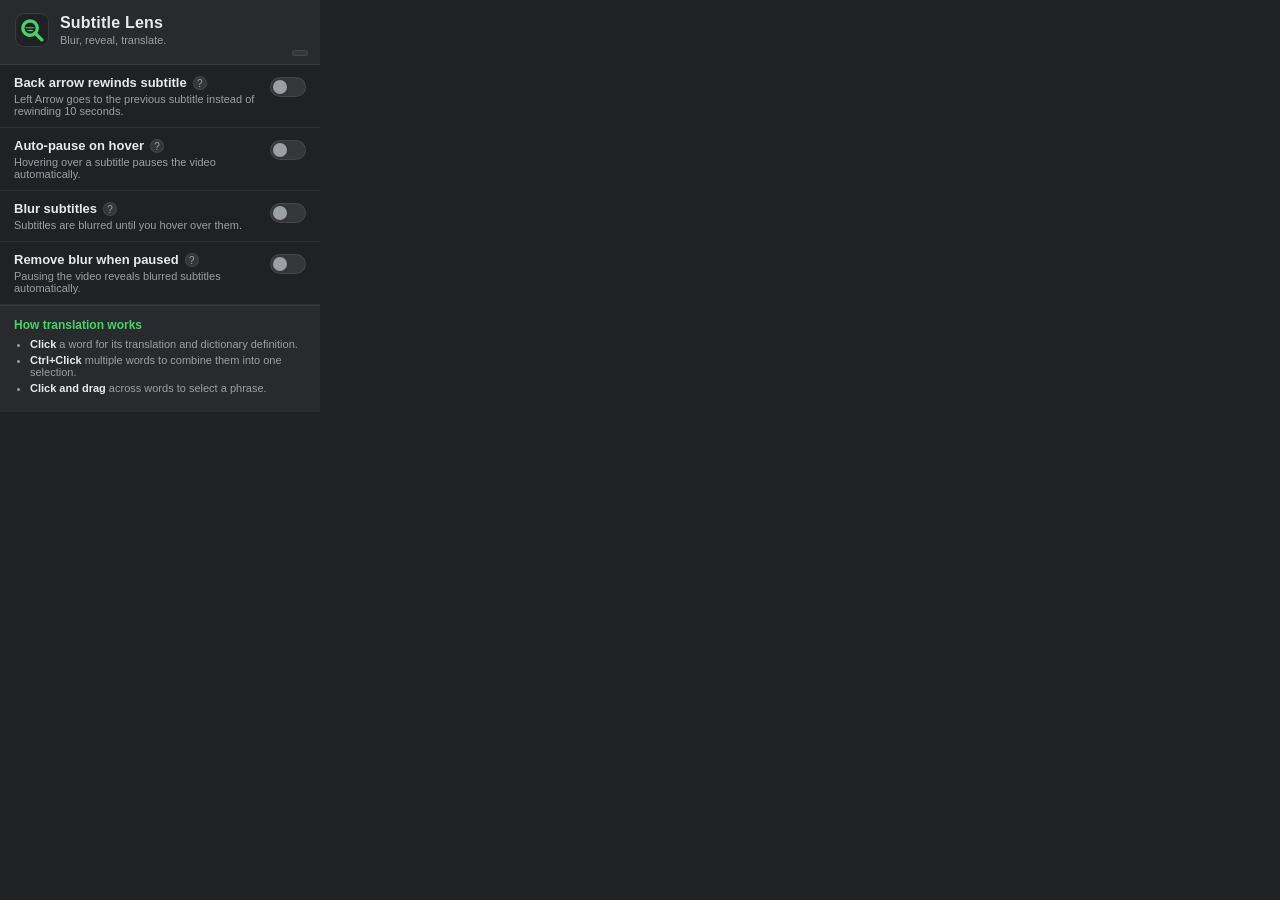
==== popup.html @ 6e892012 "refactor: changed preoject structure and identity" ====
<!DOCTYPE html>
<html lang="en">
<head>
  <meta charset="UTF-8" />
  <title>Subtitle Lens</title>
  <link rel="stylesheet" href="popup.css" />
</head>
<body>
  <div id="nse-popup-root">
    <header class="nse-header">
      <img src="icons/icon32.png" alt="" class="nse-logo" />
      <div class="nse-header-text">
        <h1 class="nse-title">Subtitle Lens</h1>
        <p class="nse-tagline">Blur, reveal, translate.</p>
      </div>
      <span class="nse-version" id="nse-version"></span>
    </header>

    <section class="nse-toggles">
      <div class="nse-toggle-row" data-setting="jumpToPreviousSubtitleOnBack">
        <div class="nse-toggle-text">
          <div class="nse-toggle-title-line">
            <span class="nse-toggle-title">Back arrow rewinds subtitle</span>
            <span class="nse-help" tabindex="0">
              ?
              <span class="nse-tooltip">When enabled, pressing the Left Arrow key jumps back to the start of the previous subtitle line and pauses at its end, instead of Netflix's default 10-second rewind.</span>
            </span>
          </div>
          <p class="nse-toggle-desc">Left Arrow goes to the previous subtitle instead of rewinding 10 seconds.</p>
        </div>
        <label class="nse-switch">
          <input type="checkbox" />
          <span class="nse-slider"></span>
        </label>
      </div>

      <div class="nse-toggle-row" data-setting="autoPauseOnHover">
        <div class="nse-toggle-text">
          <div class="nse-toggle-title-line">
            <span class="nse-toggle-title">Auto-pause on hover</span>
            <span class="nse-help" tabindex="0">
              ?
              <span class="nse-tooltip">When enabled, hovering the mouse over a subtitle automatically pauses the video, and resumes it when you move the mouse away.</span>
            </span>
          </div>
          <p class="nse-toggle-desc">Hovering over a subtitle pauses the video automatically.</p>
        </div>
        <label class="nse-switch">
          <input type="checkbox" />
          <span class="nse-slider"></span>
        </label>
      </div>

      <div class="nse-toggle-row" data-setting="subtitleBlurEnabled">
        <div class="nse-toggle-text">
          <div class="nse-toggle-title-line">
            <span class="nse-toggle-title">Blur subtitles</span>
            <span class="nse-help" tabindex="0">
              ?
              <span class="nse-tooltip">When enabled, subtitles are blurred by default so you read the dialogue without seeing the text at a glance. Hover over a subtitle to reveal it.</span>
            </span>
          </div>
          <p class="nse-toggle-desc">Subtitles are blurred until you hover over them.</p>
        </div>
        <label class="nse-switch">
          <input type="checkbox" />
          <span class="nse-slider"></span>
        </label>
      </div>

      <div class="nse-toggle-row" data-setting="autoRemoveBlurOnPause">
        <div class="nse-toggle-text">
          <div class="nse-toggle-title-line">
            <span class="nse-toggle-title">Remove blur when paused</span>
            <span class="nse-help" tabindex="0">
              ?
              <span class="nse-tooltip">When enabled, pausing the video automatically reveals all blurred subtitles, so you can read them while paused.</span>
            </span>
          </div>
          <p class="nse-toggle-desc">Pausing the video reveals blurred subtitles automatically.</p>
        </div>
        <label class="nse-switch">
          <input type="checkbox" />
          <span class="nse-slider"></span>
        </label>
      </div>
    </section>

    <section class="nse-help-section">
      <h2>How translation works</h2>
      <ul>
        <li><b>Click</b> a word for its translation and dictionary definition.</li>
        <li><b>Ctrl+Click</b> multiple words to combine them into one selection.</li>
        <li><b>Click and drag</b> across words to select a phrase.</li>
      </ul>
    </section>
  </div>
  <script src="settings.js"></script>
  <script src="popup.js"></script>
</body>
</html>
---- popup.css ----
:root {
  --nse-green: #46d369;
  --nse-bg-0: #202124;
  --nse-bg-1: #292a2d;
  --nse-bg-2: #35363a;
  --nse-bg-3: #3c4043;
  --nse-border: rgba(255, 255, 255, 0.08);
  --nse-text-primary: #e8eaed;
  --nse-text-secondary: #9aa0a6;
}

* {
  box-sizing: border-box;
}

body {
  margin: 0;
  width: 320px;
  background: var(--nse-bg-0);
  color: var(--nse-text-primary);
  font-family: Arial, sans-serif;
}

#nse-popup-root {
  display: flex;
  flex-direction: column;
}

.nse-header {
  position: relative;
  display: flex;
  align-items: center;
  gap: 12px;
  padding: 14px 16px 18px;
  background: var(--nse-bg-1);
  border-bottom: 1px solid var(--nse-border);
}

.nse-logo {
  width: 32px;
  height: 32px;
  border-radius: 8px;
  flex-shrink: 0;
  box-shadow: 0 0 0 1px var(--nse-border);
}

.nse-header-text {
  flex: 1;
  min-width: 0;
}

.nse-title {
  margin: 0;
  font-size: 16px;
  font-weight: 700;
  letter-spacing: 0.2px;
  color: var(--nse-text-primary);
}

.nse-tagline {
  margin: 2px 0 0;
  font-size: 11px;
  color: var(--nse-text-secondary);
}

.nse-version {
  position: absolute;
  right: 12px;
  bottom: 8px;
  font-size: 10px;
  color: var(--nse-text-secondary);
  background: var(--nse-bg-2);
  padding: 2px 7px;
  border-radius: 10px;
  border: 1px solid var(--nse-border);
}

.nse-toggles {
  display: flex;
  flex-direction: column;
}

.nse-toggle-row {
  display: flex;
  align-items: flex-start;
  gap: 10px;
  padding: 10px 14px;
  border-bottom: 1px solid var(--nse-border);
}

.nse-toggle-text {
  flex: 1;
  display: flex;
  flex-direction: column;
  min-width: 0;
}

.nse-toggle-title-line {
  display: flex;
  align-items: center;
  gap: 6px;
}

.nse-toggle-title {
  font-size: 13px;
  font-weight: bold;
  color: var(--nse-text-primary);
}

.nse-toggle-desc {
  font-size: 11px;
  color: var(--nse-text-secondary);
  margin: 3px 0 0;
}

.nse-help {
  position: relative;
  width: 14px;
  height: 14px;
  flex-shrink: 0;
  border-radius: 50%;
  background: var(--nse-bg-2);
  border: 1px solid var(--nse-border);
  color: var(--nse-text-secondary);
  font-size: 10px;
  line-height: 13px;
  text-align: center;
  cursor: default;
}

.nse-help:hover,
.nse-help:focus {
  background: var(--nse-bg-3);
  color: var(--nse-text-primary);
  border-color: rgba(70, 211, 105, 0.4);
}

.nse-tooltip {
  display: none;
  position: absolute;
  left: 0;
  top: 20px;
  width: 210px;
  background: var(--nse-bg-2);
  color: var(--nse-text-primary);
  font-size: 11px;
  font-weight: normal;
  line-height: 1.4;
  padding: 8px 10px;
  border-radius: 6px;
  border: 1px solid var(--nse-border);
  box-shadow: 0 4px 12px rgba(0, 0, 0, 0.5);
  z-index: 1;
}

.nse-help:hover .nse-tooltip,
.nse-help:focus .nse-tooltip {
  display: block;
}

.nse-switch {
  position: relative;
  width: 36px;
  height: 20px;
  flex-shrink: 0;
  margin-top: 2px;
}

.nse-switch input {
  opacity: 0;
  width: 0;
  height: 0;
}

.nse-slider {
  position: absolute;
  inset: 0;
  background: var(--nse-bg-2);
  border: 1px solid var(--nse-border);
  border-radius: 20px;
  cursor: pointer;
  transition: background 0.15s ease, border-color 0.15s ease;
}

.nse-slider::before {
  content: "";
  position: absolute;
  width: 14px;
  height: 14px;
  left: 2px;
  top: 2px;
  background: var(--nse-text-secondary);
  border-radius: 50%;
  transition: transform 0.15s ease, background 0.15s ease;
}

.nse-switch input:checked + .nse-slider {
  background: rgba(70, 211, 105, 0.16);
  border-color: rgba(70, 211, 105, 0.45);
}

.nse-switch input:checked + .nse-slider::before {
  background: var(--nse-green);
  transform: translateX(16px);
}

.nse-help-section {
  padding: 12px 14px 14px;
  background: var(--nse-bg-1);
  border-top: 1px solid var(--nse-border);
}

.nse-help-section h2 {
  font-size: 12px;
  margin: 0 0 6px;
  color: var(--nse-green);
}

.nse-help-section ul {
  margin: 0;
  padding-left: 16px;
}

.nse-help-section li {
  font-size: 11px;
  color: var(--nse-text-secondary);
  margin-bottom: 4px;
}

.nse-help-section b {
  color: var(--nse-text-primary);
}
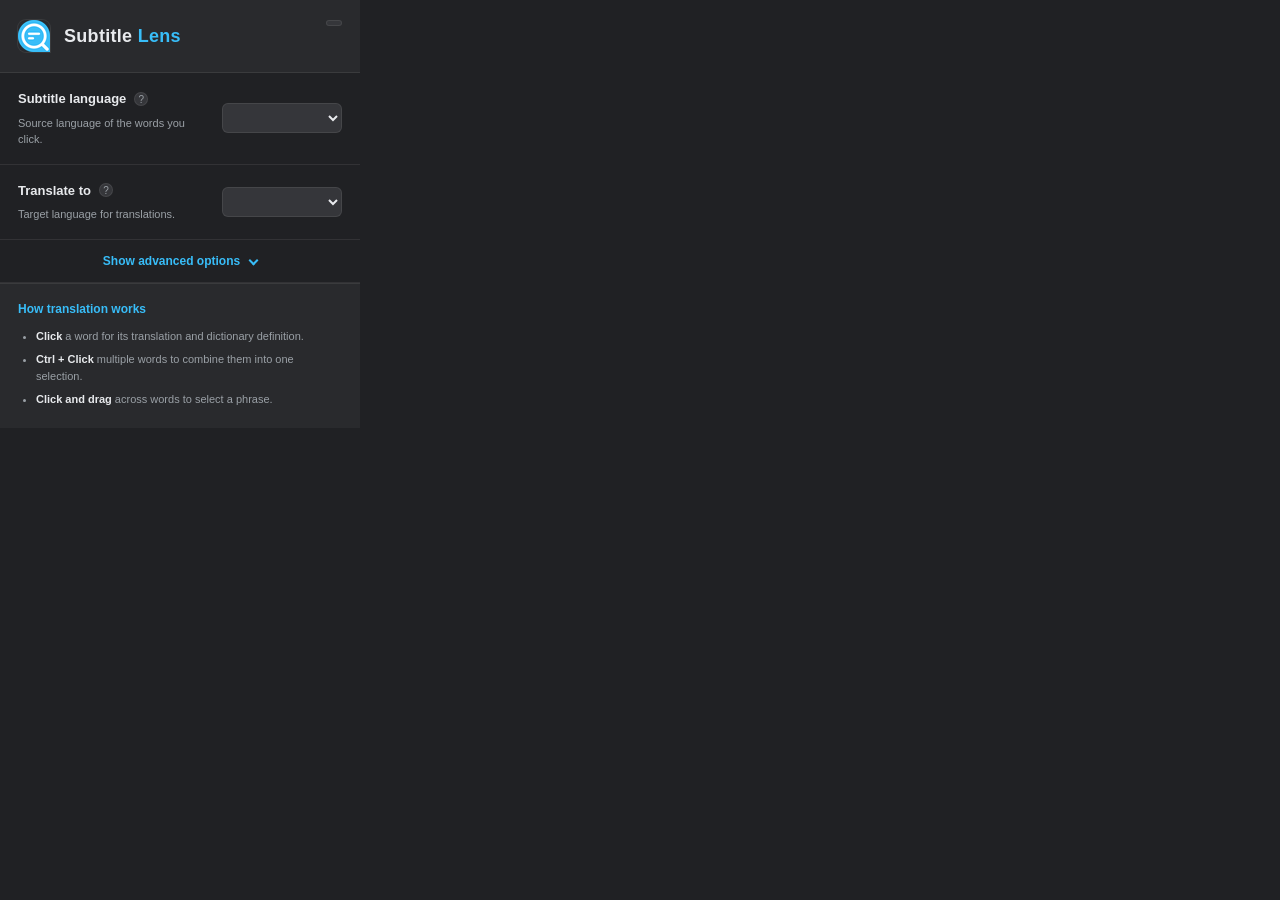
==== commit 51ec7a5e: "feat: update version to 0.7.1, enhance popup layout, and add advanced options toggle" ====
--- a/popup.html
+++ b/popup.html
@@ -9,80 +9,116 @@
   <div id="nse-popup-root">
     <header class="nse-header">
       <img src="icons/icon32.png" alt="" class="nse-logo" />
-      <div class="nse-header-text">
-        <h1 class="nse-title">Subtitle Lens</h1>
-        <p class="nse-tagline">Blur, reveal, translate.</p>
-      </div>
+      <h1 class="nse-title">Subtitle <span class="nse-title-accent">Lens</span></h1>
       <span class="nse-version" id="nse-version"></span>
     </header>
 
-    <section class="nse-toggles">
-      <div class="nse-toggle-row" data-setting="jumpToPreviousSubtitleOnBack">
-        <div class="nse-toggle-text">
+    <section class="nse-languages">
+      <div class="nse-lang-row" data-setting="subtitleSourceLang">
+        <div class="nse-lang-text">
           <div class="nse-toggle-title-line">
-            <span class="nse-toggle-title">Back arrow rewinds subtitle</span>
+            <span class="nse-toggle-title">Subtitle language</span>
             <span class="nse-help" tabindex="0">
               ?
-              <span class="nse-tooltip">When enabled, pressing the Left Arrow key jumps back to the start of the previous subtitle line and pauses at its end, instead of Netflix's default 10-second rewind.</span>
+              <span class="nse-tooltip">The language of the Netflix subtitles. "Auto" reads the subtitle track you selected on Netflix; pick a language to force it instead.</span>
             </span>
           </div>
-          <p class="nse-toggle-desc">Left Arrow goes to the previous subtitle instead of rewinding 10 seconds.</p>
+          <p class="nse-toggle-desc">Source language of the words you click.</p>
         </div>
-        <label class="nse-switch">
-          <input type="checkbox" />
-          <span class="nse-slider"></span>
-        </label>
+        <select class="nse-select"></select>
       </div>
 
-      <div class="nse-toggle-row" data-setting="autoPauseOnHover">
-        <div class="nse-toggle-text">
+      <div class="nse-lang-row" data-setting="translationTargetLang">
+        <div class="nse-lang-text">
           <div class="nse-toggle-title-line">
-            <span class="nse-toggle-title">Auto-pause on hover</span>
+            <span class="nse-toggle-title">Translate to</span>
             <span class="nse-help" tabindex="0">
               ?
-              <span class="nse-tooltip">When enabled, hovering the mouse over a subtitle automatically pauses the video, and resumes it when you move the mouse away.</span>
+              <span class="nse-tooltip">The language translations and dictionary definitions are shown in.</span>
             </span>
           </div>
-          <p class="nse-toggle-desc">Hovering over a subtitle pauses the video automatically.</p>
+          <p class="nse-toggle-desc">Target language for translations.</p>
         </div>
-        <label class="nse-switch">
-          <input type="checkbox" />
-          <span class="nse-slider"></span>
-        </label>
+        <select class="nse-select"></select>
       </div>
+    </section>
 
-      <div class="nse-toggle-row" data-setting="subtitleBlurEnabled">
-        <div class="nse-toggle-text">
-          <div class="nse-toggle-title-line">
-            <span class="nse-toggle-title">Blur subtitles</span>
-            <span class="nse-help" tabindex="0">
-              ?
-              <span class="nse-tooltip">When enabled, subtitles are blurred by default so you read the dialogue without seeing the text at a glance. Hover over a subtitle to reveal it.</span>
-            </span>
+    <section class="nse-advanced">
+      <button type="button" class="nse-advanced-toggle" id="nse-advanced-toggle" aria-expanded="false" aria-controls="nse-advanced-panel">
+        <span>Show advanced options</span>
+        <span class="nse-advanced-chevron" aria-hidden="true"></span>
+      </button>
+
+      <div class="nse-advanced-panel" id="nse-advanced-panel" hidden>
+        <div class="nse-toggles">
+          <div class="nse-toggle-row" data-setting="jumpToPreviousSubtitleOnBack">
+            <div class="nse-toggle-text">
+              <div class="nse-toggle-title-line">
+                <span class="nse-toggle-title">Back arrow rewinds subtitle</span>
+                <span class="nse-help" tabindex="0">
+                  ?
+                  <span class="nse-tooltip">When enabled, pressing the Left Arrow key jumps back to the start of the previous subtitle line and pauses at its end, instead of Netflix's default 10-second rewind.</span>
+                </span>
+              </div>
+              <p class="nse-toggle-desc">Left Arrow goes to the previous subtitle instead of rewinding 10 seconds.</p>
+            </div>
+            <label class="nse-switch">
+              <input type="checkbox" />
+              <span class="nse-slider"></span>
+            </label>
           </div>
-          <p class="nse-toggle-desc">Subtitles are blurred until you hover over them.</p>
+
+          <div class="nse-toggle-row" data-setting="autoPauseOnHover">
+            <div class="nse-toggle-text">
+              <div class="nse-toggle-title-line">
+                <span class="nse-toggle-title">Auto-pause on hover</span>
+                <span class="nse-help" tabindex="0">
+                  ?
+                  <span class="nse-tooltip">When enabled, hovering the mouse over a subtitle automatically pauses the video, and resumes it when you move the mouse away.</span>
+                </span>
+              </div>
+              <p class="nse-toggle-desc">Hovering over a subtitle pauses the video automatically.</p>
+            </div>
+            <label class="nse-switch">
+              <input type="checkbox" />
+              <span class="nse-slider"></span>
+            </label>
+          </div>
+
+          <div class="nse-toggle-row" data-setting="subtitleBlurEnabled">
+            <div class="nse-toggle-text">
+              <div class="nse-toggle-title-line">
+                <span class="nse-toggle-title">Blur subtitles</span>
+                <span class="nse-help" tabindex="0">
+                  ?
+                  <span class="nse-tooltip">When enabled, subtitles are blurred by default so you read the dialogue without seeing the text at a glance. Hover over a subtitle to reveal it.</span>
+                </span>
+              </div>
+              <p class="nse-toggle-desc">Subtitles are blurred until you hover over them.</p>
+            </div>
+            <label class="nse-switch">
+              <input type="checkbox" />
+              <span class="nse-slider"></span>
+            </label>
+          </div>
+
+          <div class="nse-toggle-row" data-setting="autoRemoveBlurOnPause">
+            <div class="nse-toggle-text">
+              <div class="nse-toggle-title-line">
+                <span class="nse-toggle-title">Remove blur when paused</span>
+                <span class="nse-help" tabindex="0">
+                  ?
+                  <span class="nse-tooltip">When enabled, pausing the video automatically reveals all blurred subtitles, so you can read them while paused.</span>
+                </span>
+              </div>
+              <p class="nse-toggle-desc">Pausing the video reveals blurred subtitles automatically.</p>
+            </div>
+            <label class="nse-switch">
+              <input type="checkbox" />
+              <span class="nse-slider"></span>
+            </label>
+          </div>
         </div>
-        <label class="nse-switch">
-          <input type="checkbox" />
-          <span class="nse-slider"></span>
-        </label>
-      </div>
-
-      <div class="nse-toggle-row" data-setting="autoRemoveBlurOnPause">
-        <div class="nse-toggle-text">
-          <div class="nse-toggle-title-line">
-            <span class="nse-toggle-title">Remove blur when paused</span>
-            <span class="nse-help" tabindex="0">
-              ?
-              <span class="nse-tooltip">When enabled, pausing the video automatically reveals all blurred subtitles, so you can read them while paused.</span>
-            </span>
-          </div>
-          <p class="nse-toggle-desc">Pausing the video reveals blurred subtitles automatically.</p>
-        </div>
-        <label class="nse-switch">
-          <input type="checkbox" />
-          <span class="nse-slider"></span>
-        </label>
       </div>
     </section>
 
@@ -90,7 +126,7 @@
       <h2>How translation works</h2>
       <ul>
         <li><b>Click</b> a word for its translation and dictionary definition.</li>
-        <li><b>Ctrl+Click</b> multiple words to combine them into one selection.</li>
+        <li><b>Ctrl + Click</b> multiple words to combine them into one selection.</li>
         <li><b>Click and drag</b> across words to select a phrase.</li>
       </ul>
     </section>
--- a/popup.css
+++ b/popup.css
@@ -1,5 +1,5 @@
 :root {
-  --nse-green: #46d369;
+  --nse-blue: #38bdf8;
   --nse-bg-0: #202124;
   --nse-bg-1: #292a2d;
   --nse-bg-2: #35363a;
@@ -15,10 +15,11 @@
 
 body {
   margin: 0;
-  width: 320px;
+  width: 360px;
   background: var(--nse-bg-0);
   color: var(--nse-text-primary);
   font-family: Arial, sans-serif;
+  line-height: 1.5;
 }
 
 #nse-popup-root {
@@ -27,11 +28,10 @@
 }
 
 .nse-header {
-  position: relative;
   display: flex;
   align-items: center;
-  gap: 12px;
-  padding: 14px 16px 18px;
+  gap: 14px;
+  padding: 20px 18px;
   background: var(--nse-bg-1);
   border-bottom: 1px solid var(--nse-border);
 }
@@ -39,34 +39,28 @@
 .nse-logo {
   width: 32px;
   height: 32px;
-  border-radius: 8px;
+  border-radius: 8px 8px 0 8px;
   flex-shrink: 0;
   box-shadow: 0 0 0 1px var(--nse-border);
 }
 
-.nse-header-text {
+.nse-title {
   flex: 1;
   min-width: 0;
-}
-
-.nse-title {
   margin: 0;
-  font-size: 16px;
-  font-weight: 700;
-  letter-spacing: 0.2px;
-  color: var(--nse-text-primary);
-}
-
-.nse-tagline {
-  margin: 2px 0 0;
-  font-size: 11px;
-  color: var(--nse-text-secondary);
+  font-size: 18px;
+  font-weight: 800;
+  letter-spacing: 0.3px;
+  color: var(--nse-text-primary);
+}
+
+.nse-title-accent {
+  color: var(--nse-blue);
 }
 
 .nse-version {
-  position: absolute;
-  right: 12px;
-  bottom: 8px;
+  align-self: flex-start;
+  flex-shrink: 0;
   font-size: 10px;
   color: var(--nse-text-secondary);
   background: var(--nse-bg-2);
@@ -75,16 +69,105 @@
   border: 1px solid var(--nse-border);
 }
 
+.nse-languages {
+  display: flex;
+  flex-direction: column;
+}
+
+.nse-lang-row {
+  position: relative;
+  display: flex;
+  align-items: center;
+  gap: 12px;
+  padding: 16px 18px;
+  border-bottom: 1px solid var(--nse-border);
+}
+
+.nse-lang-text {
+  flex: 1;
+  display: flex;
+  flex-direction: column;
+  min-width: 0;
+}
+
+.nse-select {
+  flex-shrink: 0;
+  min-width: 120px;
+  background: var(--nse-bg-2);
+  color: var(--nse-text-primary);
+  border: 1px solid var(--nse-border);
+  border-radius: 6px;
+  padding: 6px 8px;
+  font-size: 12px;
+  font-family: inherit;
+  cursor: pointer;
+}
+
+.nse-select:hover {
+  border-color: rgba(56, 189, 248, 0.4);
+}
+
+.nse-select:focus {
+  outline: none;
+  border-color: rgba(56, 189, 248, 0.6);
+}
+
+.nse-advanced {
+  border-bottom: 1px solid var(--nse-border);
+}
+
+.nse-advanced-toggle {
+  width: 100%;
+  display: flex;
+  align-items: center;
+  justify-content: center;
+  gap: 10px;
+  background: none;
+  border: none;
+  color: var(--nse-blue);
+  font-family: inherit;
+  font-size: 12px;
+  font-weight: bold;
+  padding: 14px 18px;
+  cursor: pointer;
+  transition: filter 0.15s ease;
+}
+
+.nse-advanced-toggle:hover,
+.nse-advanced-toggle:focus {
+  filter: brightness(1.15);
+  outline: none;
+}
+
+.nse-advanced-chevron {
+  width: 7px;
+  height: 7px;
+  flex-shrink: 0;
+  border-right: 2px solid currentColor;
+  border-bottom: 2px solid currentColor;
+  transform: rotate(45deg);
+  transition: transform 0.15s ease;
+}
+
+.nse-advanced-toggle[aria-expanded="true"] .nse-advanced-chevron {
+  transform: rotate(-135deg);
+}
+
+.nse-advanced-panel {
+  border-top: 1px solid var(--nse-border);
+}
+
 .nse-toggles {
   display: flex;
   flex-direction: column;
 }
 
 .nse-toggle-row {
+  position: relative;
   display: flex;
   align-items: flex-start;
-  gap: 10px;
-  padding: 10px 14px;
+  gap: 12px;
+  padding: 16px 18px;
   border-bottom: 1px solid var(--nse-border);
 }
 
@@ -98,7 +181,7 @@
 .nse-toggle-title-line {
   display: flex;
   align-items: center;
-  gap: 6px;
+  gap: 8px;
 }
 
 .nse-toggle-title {
@@ -110,11 +193,11 @@
 .nse-toggle-desc {
   font-size: 11px;
   color: var(--nse-text-secondary);
-  margin: 3px 0 0;
+  line-height: 1.5;
+  margin: 6px 0 0;
 }
 
 .nse-help {
-  position: relative;
   width: 14px;
   height: 14px;
   flex-shrink: 0;
@@ -132,14 +215,15 @@
 .nse-help:focus {
   background: var(--nse-bg-3);
   color: var(--nse-text-primary);
-  border-color: rgba(70, 211, 105, 0.4);
+  border-color: rgba(56, 189, 248, 0.4);
 }
 
 .nse-tooltip {
   display: none;
   position: absolute;
-  left: 0;
-  top: 20px;
+  left: 50%;
+  top: 26px;
+  transform: translateX(-50%);
   width: 210px;
   background: var(--nse-bg-2);
   color: var(--nse-text-primary);
@@ -195,36 +279,41 @@
 }
 
 .nse-switch input:checked + .nse-slider {
-  background: rgba(70, 211, 105, 0.16);
-  border-color: rgba(70, 211, 105, 0.45);
+  background: rgba(56, 189, 248, 0.16);
+  border-color: rgba(56, 189, 248, 0.45);
 }
 
 .nse-switch input:checked + .nse-slider::before {
-  background: var(--nse-green);
+  background: var(--nse-blue);
   transform: translateX(16px);
 }
 
 .nse-help-section {
-  padding: 12px 14px 14px;
+  padding: 16px 18px 20px;
   background: var(--nse-bg-1);
   border-top: 1px solid var(--nse-border);
 }
 
 .nse-help-section h2 {
   font-size: 12px;
-  margin: 0 0 6px;
-  color: var(--nse-green);
+  margin: 0 0 10px;
+  color: var(--nse-blue);
 }
 
 .nse-help-section ul {
   margin: 0;
-  padding-left: 16px;
+  padding-left: 18px;
 }
 
 .nse-help-section li {
   font-size: 11px;
+  line-height: 1.5;
   color: var(--nse-text-secondary);
-  margin-bottom: 4px;
+  margin-bottom: 7px;
+}
+
+.nse-help-section li:last-child {
+  margin-bottom: 0;
 }
 
 .nse-help-section b {
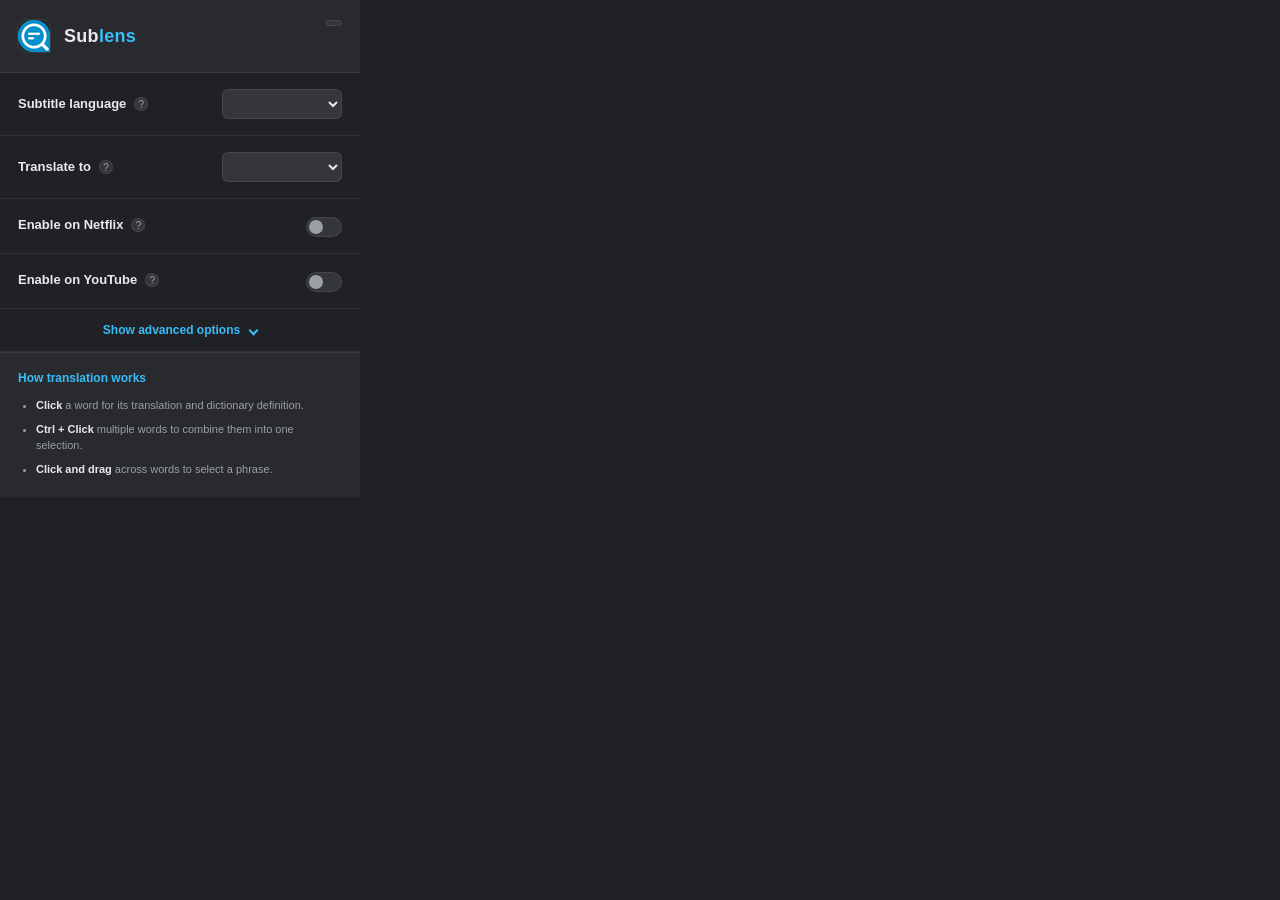
==== commit 4b1cc3d9: "feat: tts" ====
--- a/popup.html
+++ b/popup.html
@@ -2,14 +2,14 @@
 <html lang="en">
 <head>
   <meta charset="UTF-8" />
-  <title>Subtitle Lens</title>
+  <title>Sublens</title>
   <link rel="stylesheet" href="popup.css" />
 </head>
 <body>
   <div id="nse-popup-root">
     <header class="nse-header">
       <img src="icons/icon32.png" alt="" class="nse-logo" />
-      <h1 class="nse-title">Subtitle <span class="nse-title-accent">Lens</span></h1>
+      <h1 class="nse-title">Sub<span class="nse-title-accent">lens</span></h1>
       <span class="nse-version" id="nse-version"></span>
     </header>
 
@@ -20,10 +20,9 @@
             <span class="nse-toggle-title">Subtitle language</span>
             <span class="nse-help" tabindex="0">
               ?
-              <span class="nse-tooltip">The language of the Netflix subtitles. "Auto" reads the subtitle track you selected on Netflix; pick a language to force it instead.</span>
+              <span class="nse-tooltip">The language of the subtitles. "Auto" reads the active subtitle track from the player (Netflix or YouTube); pick a language to force it instead.</span>
             </span>
           </div>
-          <p class="nse-toggle-desc">Source language of the words you click.</p>
         </div>
         <select class="nse-select"></select>
       </div>
@@ -37,9 +36,42 @@
               <span class="nse-tooltip">The language translations and dictionary definitions are shown in.</span>
             </span>
           </div>
-          <p class="nse-toggle-desc">Target language for translations.</p>
         </div>
         <select class="nse-select"></select>
+      </div>
+    </section>
+
+    <section class="nse-platforms">
+      <div class="nse-toggle-row" data-setting="netflixEnabled">
+        <div class="nse-toggle-text">
+          <div class="nse-toggle-title-line">
+            <span class="nse-toggle-title">Enable on Netflix</span>
+            <span class="nse-help" tabindex="0">
+              ?
+              <span class="nse-tooltip">Turn the extension on or off for Netflix. When off, Netflix plays with its normal subtitles and the extension does nothing.</span>
+            </span>
+          </div>
+        </div>
+        <label class="nse-switch">
+          <input type="checkbox" />
+          <span class="nse-slider"></span>
+        </label>
+      </div>
+
+      <div class="nse-toggle-row" data-setting="youtubeEnabled">
+        <div class="nse-toggle-text">
+          <div class="nse-toggle-title-line">
+            <span class="nse-toggle-title">Enable on YouTube</span>
+            <span class="nse-help" tabindex="0">
+              ?
+              <span class="nse-tooltip">Turn the extension on or off for YouTube (watch pages). When off, YouTube plays with its normal captions and the extension does nothing.</span>
+            </span>
+          </div>
+        </div>
+        <label class="nse-switch">
+          <input type="checkbox" />
+          <span class="nse-slider"></span>
+        </label>
       </div>
     </section>
 
@@ -60,7 +92,6 @@
                   <span class="nse-tooltip">When enabled, pressing the Left Arrow key jumps back to the start of the previous subtitle line and pauses at its end, instead of Netflix's default 10-second rewind.</span>
                 </span>
               </div>
-              <p class="nse-toggle-desc">Left Arrow goes to the previous subtitle instead of rewinding 10 seconds.</p>
             </div>
             <label class="nse-switch">
               <input type="checkbox" />
@@ -77,7 +108,6 @@
                   <span class="nse-tooltip">When enabled, hovering the mouse over a subtitle automatically pauses the video, and resumes it when you move the mouse away.</span>
                 </span>
               </div>
-              <p class="nse-toggle-desc">Hovering over a subtitle pauses the video automatically.</p>
             </div>
             <label class="nse-switch">
               <input type="checkbox" />
@@ -94,7 +124,6 @@
                   <span class="nse-tooltip">When enabled, subtitles are blurred by default so you read the dialogue without seeing the text at a glance. Hover over a subtitle to reveal it.</span>
                 </span>
               </div>
-              <p class="nse-toggle-desc">Subtitles are blurred until you hover over them.</p>
             </div>
             <label class="nse-switch">
               <input type="checkbox" />
@@ -111,7 +140,22 @@
                   <span class="nse-tooltip">When enabled, pausing the video automatically reveals all blurred subtitles, so you can read them while paused.</span>
                 </span>
               </div>
-              <p class="nse-toggle-desc">Pausing the video reveals blurred subtitles automatically.</p>
+            </div>
+            <label class="nse-switch">
+              <input type="checkbox" />
+              <span class="nse-slider"></span>
+            </label>
+          </div>
+
+          <div class="nse-toggle-row" data-setting="pronunciationEnabled">
+            <div class="nse-toggle-text">
+              <div class="nse-toggle-title-line">
+                <span class="nse-toggle-title">Pronounce selected word</span>
+                <span class="nse-help" tabindex="0">
+                  ?
+                  <span class="nse-tooltip">When enabled, the selected word or phrase is pronounced automatically in the subtitle language as soon as the translation popup opens, and a speaker button lets you replay it.</span>
+                </span>
+              </div>
             </div>
             <label class="nse-switch">
               <input type="checkbox" />
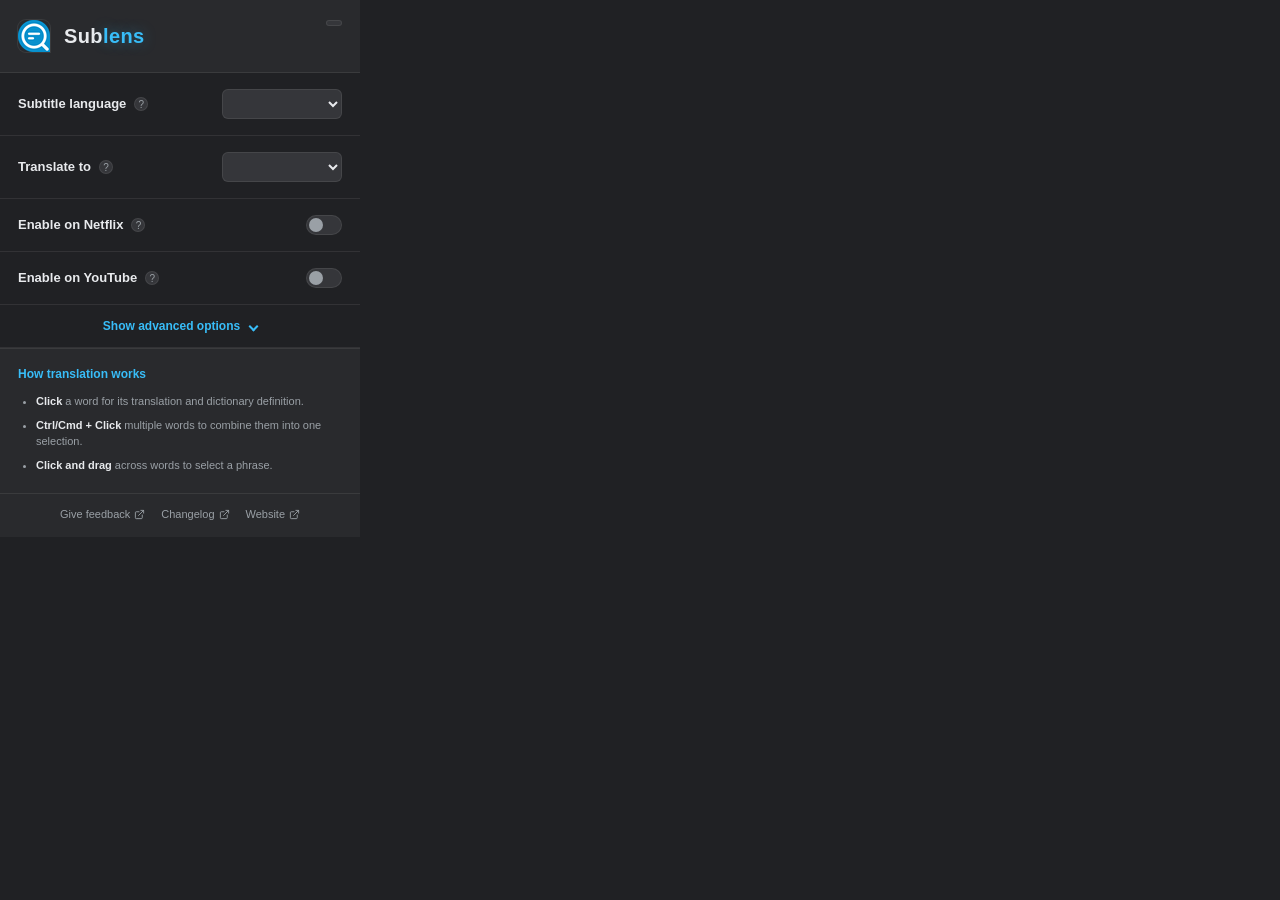
==== commit 3f62f5f8: "feat: add footer with feedback, changelog, and website links to popup" ====
--- a/popup.html
+++ b/popup.html
@@ -170,10 +170,16 @@
       <h2>How translation works</h2>
       <ul>
         <li><b>Click</b> a word for its translation and dictionary definition.</li>
-        <li><b>Ctrl + Click</b> multiple words to combine them into one selection.</li>
+        <li><b>Ctrl/Cmd + Click</b> multiple words to combine them into one selection.</li>
         <li><b>Click and drag</b> across words to select a phrase.</li>
       </ul>
     </section>
+
+    <footer class="nse-footer">
+      <a class="nse-footer-link" href="https://forms.gle/DK6xH1bjRLuqNHYQ6" target="_blank" rel="noopener noreferrer">Give feedback<svg class="nse-footer-icon" viewBox="0 0 24 24" fill="none" stroke="currentColor" stroke-width="2" stroke-linecap="round" stroke-linejoin="round" aria-hidden="true"><path d="M18 13v6a2 2 0 0 1-2 2H5a2 2 0 0 1-2-2V8a2 2 0 0 1 2-2h6"/><polyline points="15 3 21 3 21 9"/><line x1="10" y1="14" x2="21" y2="3"/></svg></a>
+      <a class="nse-footer-link" href="https://github.com/MatteoLucerni/netflix-subtitles-translate/blob/main/CHANGELOG.md" target="_blank" rel="noopener noreferrer">Changelog<svg class="nse-footer-icon" viewBox="0 0 24 24" fill="none" stroke="currentColor" stroke-width="2" stroke-linecap="round" stroke-linejoin="round" aria-hidden="true"><path d="M18 13v6a2 2 0 0 1-2 2H5a2 2 0 0 1-2-2V8a2 2 0 0 1 2-2h6"/><polyline points="15 3 21 3 21 9"/><line x1="10" y1="14" x2="21" y2="3"/></svg></a>
+      <a class="nse-footer-link" href="https://getsublens.com/" target="_blank" rel="noopener noreferrer">Website<svg class="nse-footer-icon" viewBox="0 0 24 24" fill="none" stroke="currentColor" stroke-width="2" stroke-linecap="round" stroke-linejoin="round" aria-hidden="true"><path d="M18 13v6a2 2 0 0 1-2 2H5a2 2 0 0 1-2-2V8a2 2 0 0 1 2-2h6"/><polyline points="15 3 21 3 21 9"/><line x1="10" y1="14" x2="21" y2="3"/></svg></a>
+    </footer>
   </div>
   <script src="settings.js"></script>
   <script src="popup.js"></script>
--- a/popup.css
+++ b/popup.css
@@ -48,14 +48,15 @@
   flex: 1;
   min-width: 0;
   margin: 0;
-  font-size: 18px;
+  font-size: 20px;
   font-weight: 800;
-  letter-spacing: 0.3px;
+  letter-spacing: 0.4px;
   color: var(--nse-text-primary);
 }
 
 .nse-title-accent {
   color: var(--nse-blue);
+  text-shadow: 0 0 14px rgba(56, 189, 248, 0.35);
 }
 
 .nse-version {
@@ -165,7 +166,7 @@
 .nse-toggle-row {
   position: relative;
   display: flex;
-  align-items: flex-start;
+  align-items: center;
   gap: 12px;
   padding: 16px 18px;
   border-bottom: 1px solid var(--nse-border);
@@ -188,13 +189,6 @@
   font-size: 13px;
   font-weight: bold;
   color: var(--nse-text-primary);
-}
-
-.nse-toggle-desc {
-  font-size: 11px;
-  color: var(--nse-text-secondary);
-  line-height: 1.5;
-  margin: 6px 0 0;
 }
 
 .nse-help {
@@ -247,7 +241,6 @@
   width: 36px;
   height: 20px;
   flex-shrink: 0;
-  margin-top: 2px;
 }
 
 .nse-switch input {
@@ -319,3 +312,35 @@
 .nse-help-section b {
   color: var(--nse-text-primary);
 }
+
+.nse-footer {
+  display: flex;
+  flex-wrap: wrap;
+  justify-content: center;
+  gap: 6px 16px;
+  padding: 12px 18px 14px;
+  background: var(--nse-bg-1);
+  border-top: 1px solid var(--nse-border);
+}
+
+.nse-footer-link {
+  display: inline-flex;
+  align-items: center;
+  gap: 4px;
+  font-size: 11px;
+  color: var(--nse-text-secondary);
+  text-decoration: none;
+  transition: color 0.15s ease;
+}
+
+.nse-footer-link:hover,
+.nse-footer-link:focus {
+  color: var(--nse-blue);
+  outline: none;
+}
+
+.nse-footer-icon {
+  width: 11px;
+  height: 11px;
+  flex-shrink: 0;
+}
